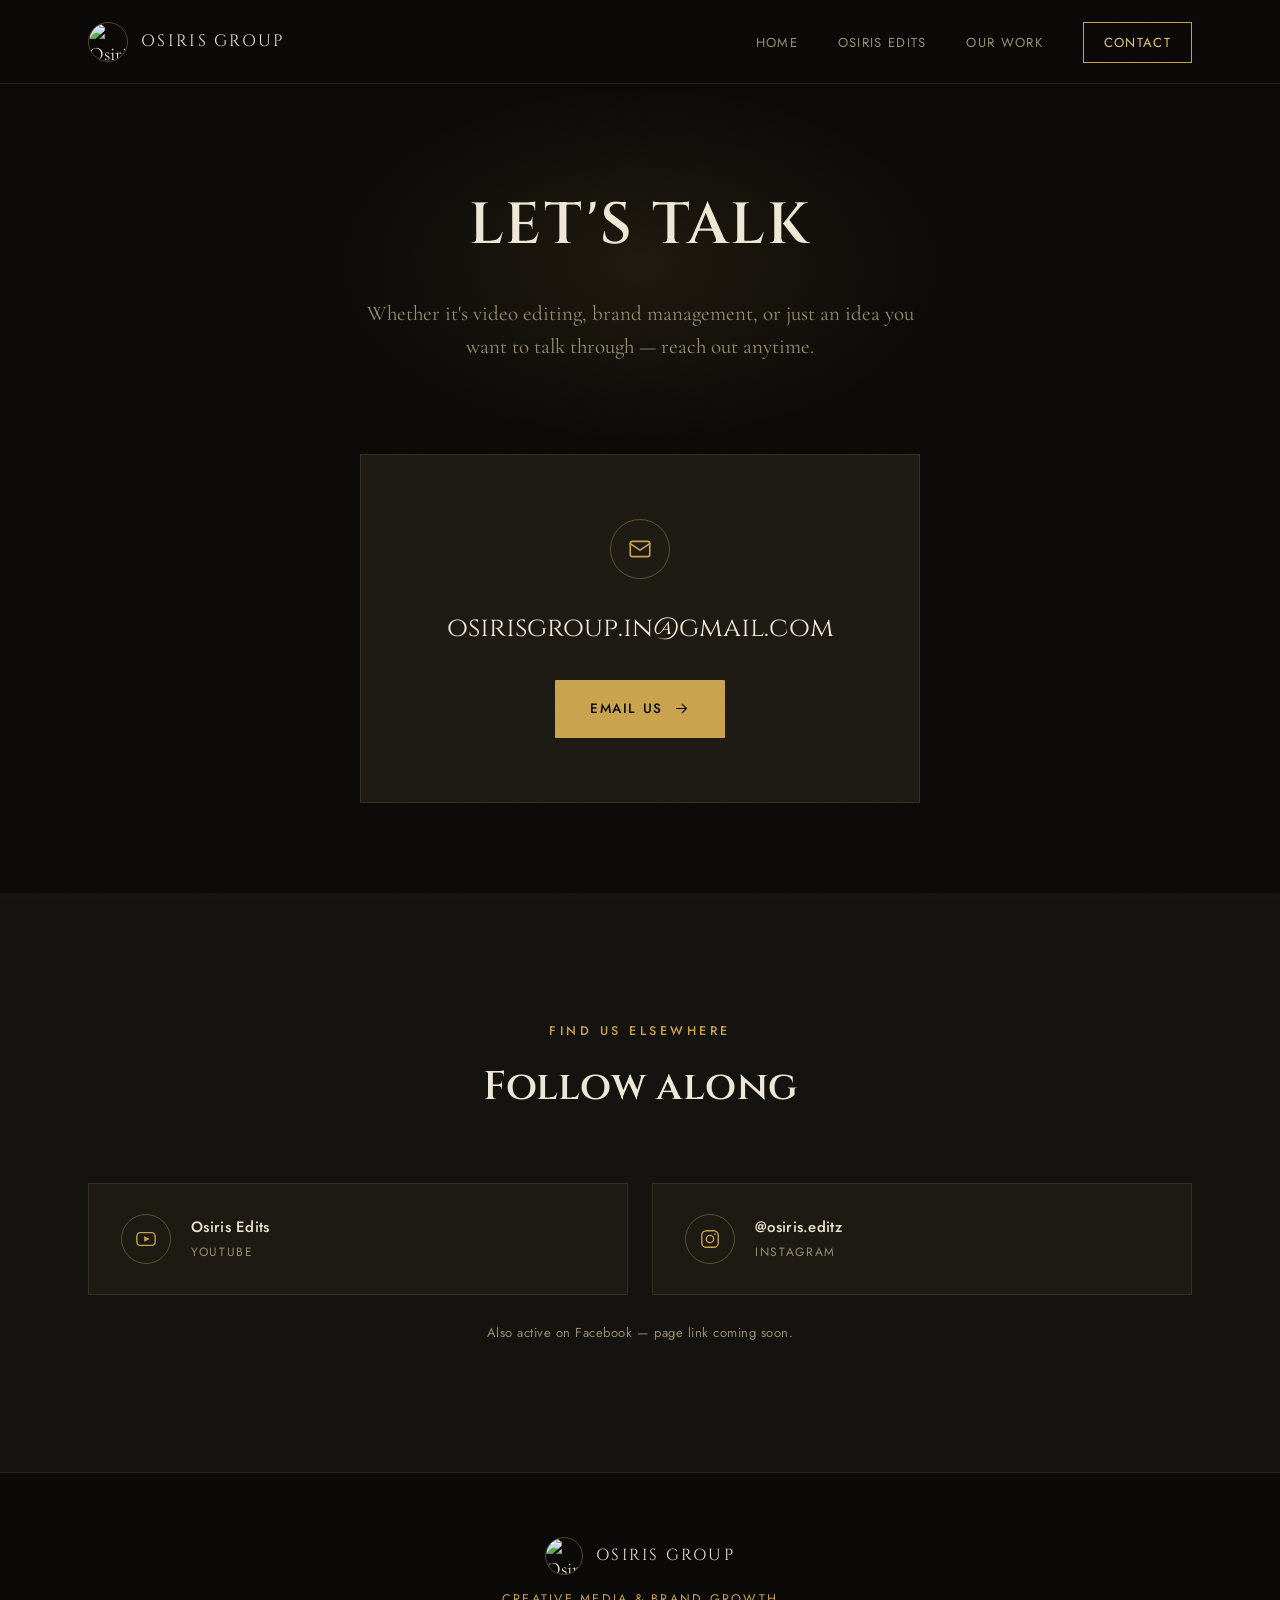
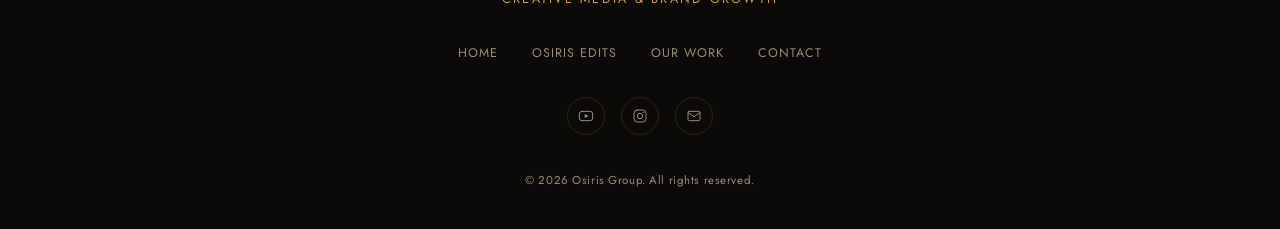
==== contact.html @ ee58143a "Add files via upload" ====
<!DOCTYPE html>
<html lang="en">
<head>
<meta charset="UTF-8">
<meta name="viewport" content="width=device-width, initial-scale=1.0">
<title>Contact | Osiris Group</title>
<meta name="description" content="Get in touch with Osiris Group for video editing, brand management, or general inquiries.">
<link rel="icon" href="images/osiris-logo.jpeg">
<link rel="preconnect" href="https://fonts.googleapis.com">
<link rel="preconnect" href="https://fonts.gstatic.com" crossorigin>
<link href="https://fonts.googleapis.com/css2?family=Cinzel:wght@400;500;600;700&family=Cormorant+Garamond:ital,wght@0,400;0,500;0,600;1,400&family=Jost:wght@300;400;500;600&display=swap" rel="stylesheet">
<link rel="stylesheet" href="style.css">
</head>
<body>

<nav class="nav">
  <div class="container nav-inner">
    <a href="index.html" class="nav-brand">
      <img src="images/osiris-logo.jpeg" alt="Osiris Group emblem" class="nav-logo">
      <span class="nav-brand-text">OSIRIS GROUP</span>
    </a>
    <button class="nav-toggle" aria-label="Toggle menu" aria-expanded="false">
      <span></span><span></span><span></span>
    </button>
    <ul class="nav-links">
      <li><a href="index.html">Home</a></li>
      <li><a href="edits.html">Osiris Edits</a></li>
      <li><a href="work.html">Our Work</a></li>
      <li><a href="contact.html" class="nav-cta active">Contact</a></li>
    </ul>
  </div>
</nav>

<header class="page-hero" style="padding-bottom:0;">
  <div class="page-hero-glow"></div>
  <h1>LET'S TALK</h1>
  <p class="page-hero-body">Whether it's video editing, brand management, or just an idea you want to talk through — reach out anytime.</p>
</header>

<section class="section-tight">
  <div class="container">
    <div class="contact-card reveal">
      <div class="contact-icon">
        <svg viewBox="0 0 24 24" fill="none" stroke="currentColor" stroke-width="1.5" stroke-linecap="round" stroke-linejoin="round"><rect x="3" y="5" width="18" height="14" rx="2"/><path d="M3 7l9 6 9-6"/></svg>
      </div>
      <div class="email">osirisgroup.in@gmail.com</div>
      <a href="mailto:osirisgroup.in@gmail.com" class="btn btn-primary">
        Email Us
        <svg class="btn-icon" viewBox="0 0 24 24" fill="none" stroke="currentColor" stroke-width="1.5" stroke-linecap="round" stroke-linejoin="round"><path d="M5 12h14M13 6l6 6-6 6"/></svg>
      </a>
    </div>
  </div>
</section>

<section class="section section-alt">
  <div class="container">
    <div class="section-head reveal">
      <div class="eyebrow">Find Us Elsewhere</div>
      <h2 class="section-title">Follow along</h2>
    </div>
    <div class="social-grid reveal">
      <a href="https://www.youtube.com/@Osiris-edits" target="_blank" rel="noopener" class="social-card">
        <div class="social-icon">
          <svg viewBox="0 0 24 24" fill="none" stroke="currentColor" stroke-width="1.5" stroke-linecap="round" stroke-linejoin="round"><rect x="2" y="5" width="20" height="14" rx="4"/><path d="M10 9l6 3-6 3z" fill="currentColor" stroke="none"/></svg>
        </div>
        <div class="social-card-text">
          <div class="handle">Osiris Edits</div>
          <div class="plat">YouTube</div>
        </div>
      </a>
      <a href="https://www.instagram.com/osiris.editz/" target="_blank" rel="noopener" class="social-card">
        <div class="social-icon">
          <svg viewBox="0 0 24 24" fill="none" stroke="currentColor" stroke-width="1.5" stroke-linecap="round" stroke-linejoin="round"><rect x="3" y="3" width="18" height="18" rx="5"/><circle cx="12" cy="12" r="4"/><circle cx="17.3" cy="6.7" r="0.9" fill="currentColor" stroke="none"/></svg>
        </div>
        <div class="social-card-text">
          <div class="handle">@osiris.editz</div>
          <div class="plat">Instagram</div>
        </div>
      </a>
    </div>
    <p style="text-align:center; margin-top:28px; font-family:var(--font-utility); font-size:13px; letter-spacing:0.04em; color:var(--stone);">Also active on Facebook — page link coming soon.</p>
  </div>
</section>

<footer class="footer">
  <div class="container">
    <div class="footer-brand">
      <img src="images/osiris-logo.jpeg" alt="Osiris Group emblem" class="footer-logo">
      <span class="footer-brand-text">OSIRIS GROUP</span>
    </div>
    <div class="footer-tagline">Creative Media &amp; Brand Growth</div>
    <ul class="footer-links">
      <li><a href="index.html">Home</a></li>
      <li><a href="edits.html">Osiris Edits</a></li>
      <li><a href="work.html">Our Work</a></li>
      <li><a href="contact.html">Contact</a></li>
    </ul>
    <div class="footer-social">
      <a href="https://www.youtube.com/@Osiris-edits" target="_blank" rel="noopener" aria-label="YouTube">
        <svg viewBox="0 0 24 24" fill="none" stroke="currentColor" stroke-width="1.5" stroke-linecap="round" stroke-linejoin="round"><rect x="2" y="5" width="20" height="14" rx="4"/><path d="M10 9l6 3-6 3z" fill="currentColor" stroke="none"/></svg>
      </a>
      <a href="https://www.instagram.com/osiris.editz/" target="_blank" rel="noopener" aria-label="Instagram">
        <svg viewBox="0 0 24 24" fill="none" stroke="currentColor" stroke-width="1.5" stroke-linecap="round" stroke-linejoin="round"><rect x="3" y="3" width="18" height="18" rx="5"/><circle cx="12" cy="12" r="4"/><circle cx="17.3" cy="6.7" r="0.9" fill="currentColor" stroke="none"/></svg>
      </a>
      <a href="mailto:osirisgroup.in@gmail.com" aria-label="Email">
        <svg viewBox="0 0 24 24" fill="none" stroke="currentColor" stroke-width="1.5" stroke-linecap="round" stroke-linejoin="round"><rect x="3" y="5" width="18" height="14" rx="2"/><path d="M3 7l9 6 9-6"/></svg>
      </a>
    </div>
    <div class="footer-copy">© 2026 Osiris Group. All rights reserved.</div>
  </div>
</footer>

<script src="script.js"></script>
</body>
</html>
---- style.css ----
/* =========================================================
   OSIRIS GROUP — Design System
   Palette: near-black void, warm gold, papyrus text
   Type: Cinzel (display) / Cormorant Garamond (body) / Jost (utility)
   ========================================================= */

:root {
  --void: #0b0a08;
  --charcoal: #15130f;
  --charcoal-light: #1d1a14;
  --gold: #c9a24d;
  --gold-bright: #e8c674;
  --gold-dim: #6b5a34;
  --papyrus: #efe7d6;
  --stone: #998c70;
  --border-gold: rgba(201, 164, 77, 0.16);
  --border-gold-strong: rgba(201, 164, 77, 0.38);

  --font-display: 'Cinzel', serif;
  --font-body: 'Cormorant Garamond', serif;
  --font-utility: 'Jost', sans-serif;

  --nav-height: 84px;
}

* { box-sizing: border-box; }

html {
  scroll-behavior: smooth;
}

body {
  margin: 0;
  background: var(--void);
  color: var(--papyrus);
  font-family: var(--font-body);
  font-size: 19px;
  line-height: 1.6;
  -webkit-font-smoothing: antialiased;
  overflow-x: hidden;
}

body::before {
  content: '';
  position: fixed;
  inset: 0;
  pointer-events: none;
  z-index: 999;
  opacity: 0.035;
  mix-blend-mode: overlay;
  background-image: url("data:image/svg+xml,%3Csvg xmlns='http://www.w3.org/2000/svg' width='180' height='180'%3E%3Cfilter id='n'%3E%3CfeTurbulence type='fractalNoise' baseFrequency='0.85' numOctaves='2' stitchTiles='stitch'/%3E%3C/filter%3E%3Crect width='100%25' height='100%25' filter='url(%23n)'/%3E%3C/svg%3E");
}

img { max-width: 100%; display: block; }

a { color: inherit; text-decoration: none; }

h1, h2, h3, h4 {
  font-family: var(--font-display);
  font-weight: 600;
  margin: 0;
  color: var(--papyrus);
  letter-spacing: 0.01em;
}

p { margin: 0; }

::selection { background: var(--gold-dim); color: var(--papyrus); }

:focus-visible {
  outline: 1px solid var(--gold-bright);
  outline-offset: 4px;
}

.container {
  max-width: 1160px;
  margin-inline: auto;
  padding-inline: 28px;
}

.section {
  padding-block: 128px;
  position: relative;
}

.section-alt { background: var(--charcoal); }

.section-tight { padding-block: 90px; }

@media (max-width: 768px) {
  .section { padding-block: 76px; }
  .section-tight { padding-block: 60px; }
}

/* ---------- Reveal on scroll ---------- */
.reveal {
  opacity: 0;
  transform: translateY(18px);
  transition: opacity 0.8s ease, transform 0.8s ease;
}
.reveal.is-visible { opacity: 1; transform: translateY(0); }

@media (prefers-reduced-motion: reduce) {
  html { scroll-behavior: auto; }
  .reveal { opacity: 1; transform: none; transition: none; }
  * { animation-duration: 0.001ms !important; animation-iteration-count: 1 !important; }
}

/* ---------- Eyebrow / divider / section title ---------- */
.divider {
  display: flex;
  align-items: center;
  justify-content: center;
  gap: 12px;
  margin-bottom: 18px;
}
.divider span { width: 34px; height: 1px; background: var(--border-gold-strong); }
.divider i { width: 5px; height: 5px; background: var(--gold); transform: rotate(45deg); display: block; flex-shrink: 0; }

.eyebrow {
  font-family: var(--font-utility);
  font-size: 12.5px;
  font-weight: 500;
  letter-spacing: 0.28em;
  text-transform: uppercase;
  color: var(--gold);
  text-align: center;
  margin: 0 0 14px;
}

.section-head { text-align: center; max-width: 640px; margin: 0 auto 64px; }

.section-title {
  font-size: clamp(28px, 4vw, 40px);
  text-align: center;
  margin-bottom: 18px;
}

.section-lede {
  font-family: var(--font-body);
  font-size: 21px;
  color: var(--stone);
  text-align: center;
  line-height: 1.65;
}

/* ---------- Buttons ---------- */
.btn-row { display: flex; gap: 18px; flex-wrap: wrap; align-items: center; }

.btn {
  display: inline-flex;
  align-items: center;
  gap: 10px;
  font-family: var(--font-utility);
  font-size: 13.5px;
  font-weight: 500;
  letter-spacing: 0.12em;
  text-transform: uppercase;
  padding: 17px 34px;
  border: 1px solid transparent;
  border-radius: 1px;
  cursor: pointer;
  transition: transform 0.35s ease, box-shadow 0.35s ease, border-color 0.35s ease, color 0.35s ease, background 0.35s ease;
  white-space: nowrap;
}

.btn-primary { background: var(--gold); color: var(--void); }
.btn-primary:hover { background: var(--gold-bright); transform: translateY(-3px); box-shadow: 0 14px 30px -8px rgba(201, 164, 77, 0.45); }

.btn-outline { border-color: var(--border-gold-strong); color: var(--papyrus); }
.btn-outline:hover { border-color: var(--gold); color: var(--gold-bright); transform: translateY(-3px); }

.btn-icon { width: 17px; height: 17px; }

.link-arrow {
  font-family: var(--font-utility);
  font-size: 13.5px;
  letter-spacing: 0.08em;
  text-transform: uppercase;
  color: var(--gold);
  display: inline-flex;
  align-items: center;
  gap: 8px;
  border-bottom: 1px solid var(--border-gold-strong);
  padding-bottom: 4px;
  transition: color 0.3s ease, border-color 0.3s ease, gap 0.3s ease;
}
.link-arrow:hover { color: var(--gold-bright); border-color: var(--gold-bright); gap: 12px; }

/* ---------- Nav ---------- */
.nav {
  position: sticky;
  top: 0;
  z-index: 200;
  background: rgba(11, 10, 8, 0.82);
  backdrop-filter: blur(14px);
  -webkit-backdrop-filter: blur(14px);
  border-bottom: 1px solid var(--border-gold);
  height: var(--nav-height);
  display: flex;
  align-items: center;
}

.nav-inner {
  display: flex;
  align-items: center;
  justify-content: space-between;
  width: 100%;
}

.nav-brand { display: flex; align-items: center; gap: 13px; }

.nav-logo {
  width: 40px;
  height: 40px;
  border-radius: 50%;
  object-fit: cover;
  border: 1px solid var(--border-gold-strong);
}

.nav-brand-text {
  font-family: var(--font-display);
  font-size: 16.5px;
  letter-spacing: 0.14em;
  color: var(--papyrus);
}

.nav-links {
  display: flex;
  align-items: center;
  gap: 40px;
  list-style: none;
  margin: 0;
  padding: 0;
}

.nav-links a {
  font-family: var(--font-utility);
  font-size: 13px;
  letter-spacing: 0.1em;
  text-transform: uppercase;
  color: var(--stone);
  position: relative;
  padding-bottom: 4px;
  transition: color 0.3s ease;
}
.nav-links a:hover { color: var(--papyrus); }
.nav-links a.active { color: var(--gold); }
.nav-links a.active::after {
  content: '';
  position: absolute;
  left: 0; right: 0; bottom: -2px;
  height: 1px;
  background: var(--gold);
}

.nav-links a.nav-cta {
  border: 1px solid var(--border-gold-strong);
  padding: 10px 20px;
  color: var(--papyrus);
}
.nav-links a.nav-cta:hover { border-color: var(--gold); color: var(--gold-bright); }
.nav-links a.nav-cta.active { border-color: var(--gold); color: var(--gold-bright); }
.nav-links a.nav-cta.active::after { display: none; }

.nav-toggle {
  display: none;
  flex-direction: column;
  gap: 5px;
  background: none;
  border: none;
  cursor: pointer;
  padding: 8px;
  z-index: 210;
}
.nav-toggle span { width: 24px; height: 1px; background: var(--papyrus); transition: transform 0.3s ease, opacity 0.3s ease; }
.nav-toggle.is-open span:nth-child(1) { transform: translateY(6px) rotate(45deg); }
.nav-toggle.is-open span:nth-child(2) { opacity: 0; }
.nav-toggle.is-open span:nth-child(3) { transform: translateY(-6px) rotate(-45deg); }

@media (max-width: 860px) {
  .nav-toggle { display: flex; }
  .nav-links {
    position: fixed;
    inset: var(--nav-height) 0 0 0;
    background: var(--void);
    flex-direction: column;
    justify-content: center;
    gap: 34px;
    transform: translateX(100%);
    transition: transform 0.4s ease;
  }
  .nav-links.is-open { transform: translateX(0); }
  .nav-links a { font-size: 16px; }
}

/* ---------- Hero (home) ---------- */
.hero {
  position: relative;
  min-height: calc(92vh - var(--nav-height));
  display: flex;
  align-items: center;
  justify-content: center;
  text-align: center;
  overflow: hidden;
  padding: 80px 28px;
}

.hero-ring {
  position: absolute;
  top: 50%;
  left: 50%;
  width: 760px;
  height: 760px;
  max-width: 130vw;
  max-height: 130vw;
  transform: translate(-50%, -50%);
  border: 1px solid var(--border-gold);
  border-radius: 50%;
  animation: spin-slow 100s linear infinite;
}
.hero-ring::before {
  content: '';
  position: absolute;
  inset: 46px;
  border: 1px solid var(--border-gold);
  border-radius: 50%;
}
.hero-ring::after {
  content: '';
  position: absolute;
  top: -2px;
  left: calc(50% - 3px);
  width: 6px;
  height: 6px;
  border-radius: 50%;
  background: var(--gold-bright);
  box-shadow: 0 0 16px 3px rgba(232, 198, 116, 0.55);
}

@keyframes spin-slow {
  from { transform: translate(-50%, -50%) rotate(0deg); }
  to { transform: translate(-50%, -50%) rotate(360deg); }
}

.hero-glow {
  position: absolute;
  top: 50%; left: 50%;
  width: 520px; height: 520px;
  background: radial-gradient(circle, rgba(201,164,77,0.13) 0%, rgba(201,164,77,0) 70%);
  transform: translate(-50%, -50%);
}

.hero-content { position: relative; z-index: 2; max-width: 720px; }

.hero-eyebrow {
  font-family: var(--font-utility);
  font-size: 13px;
  letter-spacing: 0.32em;
  text-transform: uppercase;
  color: var(--gold);
  margin-bottom: 26px;
  opacity: 0;
  animation: rise 1s ease forwards 0.1s;
}

.hero h1 {
  font-size: clamp(44px, 8vw, 84px);
  letter-spacing: 0.05em;
  line-height: 1.05;
  opacity: 0;
  animation: rise 1s ease forwards 0.25s;
}

.hero-tagline {
  font-family: var(--font-utility);
  font-size: 14px;
  letter-spacing: 0.24em;
  text-transform: uppercase;
  color: var(--stone);
  margin-top: 22px;
  opacity: 0;
  animation: rise 1s ease forwards 0.45s;
}

.hero-body {
  font-family: var(--font-body);
  font-size: 22px;
  color: var(--stone);
  max-width: 560px;
  margin: 30px auto 42px;
  line-height: 1.6;
  opacity: 0;
  animation: rise 1s ease forwards 0.6s;
}

.hero .btn-row {
  justify-content: center;
  opacity: 0;
  animation: rise 1s ease forwards 0.75s;
}

@keyframes rise {
  from { opacity: 0; transform: translateY(16px); }
  to { opacity: 1; transform: translateY(0); }
}

/* ---------- Inner page hero (simpler, no ring) ---------- */
.page-hero {
  padding: 96px 28px 20px;
  text-align: center;
  position: relative;
}
.page-hero-glow {
  position: absolute;
  top: 0; left: 50%;
  width: 620px; height: 360px;
  background: radial-gradient(ellipse, rgba(201,164,77,0.10) 0%, rgba(201,164,77,0) 70%);
  transform: translateX(-50%);
  pointer-events: none;
}
.page-hero h1 {
  font-size: clamp(38px, 6vw, 58px);
  letter-spacing: 0.04em;
  position: relative;
}
.page-hero-tagline {
  font-family: var(--font-utility);
  font-size: 13.5px;
  letter-spacing: 0.26em;
  text-transform: uppercase;
  color: var(--gold);
  margin-top: 18px;
  position: relative;
}
.page-hero-body {
  font-family: var(--font-body);
  font-size: 21px;
  color: var(--stone);
  max-width: 560px;
  margin: 24px auto 0;
  position: relative;
}

/* ---------- Edits logo badge (overlaps banner) ---------- */
.edits-badge-wrap {
  display: flex;
  justify-content: center;
  margin-top: -68px;
  position: relative;
  z-index: 3;
}
.edits-badge { width: 136px; height: 136px; background: var(--void); }
@media (max-width: 600px) {
  .edits-badge-wrap { margin-top: -48px; }
  .edits-badge { width: 96px; height: 96px; }
}

/* ---------- Banner image (edits page) ---------- */
.banner-wrap {
  position: relative;
  width: 100%;
  max-height: 56vh;
  overflow: hidden;
}
.banner-wrap img { width: 100%; height: 100%; object-fit: cover; }
.banner-wrap::after {
  content: '';
  position: absolute; inset: 0;
  background: linear-gradient(to bottom, rgba(11,10,8,0) 35%, var(--void) 96%);
}

/* ---------- About / two-column ---------- */
.split {
  display: grid;
  grid-template-columns: 1.1fr 0.9fr;
  gap: 80px;
  align-items: center;
}
.split-reverse { grid-template-columns: 0.9fr 1.1fr; }
.split-reverse .split-media { order: 2; }

.split h2 { font-size: clamp(26px, 3.6vw, 36px); margin-bottom: 24px; }
.split-eyebrow { text-align: left; margin-bottom: 14px; }
.split-divider { justify-content: flex-start; }
.split p {
  font-family: var(--font-body);
  font-size: 20px;
  color: var(--stone);
  line-height: 1.75;
}
.split p + p { margin-top: 18px; }

.split-media { display: flex; justify-content: center; }
.medallion {
  width: 300px; height: 300px;
  border-radius: 50%;
  overflow: hidden;
  border: 1px solid var(--border-gold-strong);
  position: relative;
  box-shadow: 0 0 0 12px rgba(201,164,77,0.03), 0 30px 60px -20px rgba(0,0,0,0.6);
}
.medallion img { width: 100%; height: 100%; object-fit: cover; }

@media (max-width: 860px) {
  .split, .split-reverse { grid-template-columns: 1fr; gap: 48px; text-align: center; }
  .split-reverse .split-media { order: 0; }
  .split-eyebrow, .split-divider { justify-content: center; text-align: center; }
  .split p { text-align: left; }
  .medallion { width: 220px; height: 220px; }
}

/* ---------- Cards grid (services) ---------- */
.grid-2 {
  display: grid;
  grid-template-columns: 1fr 1fr;
  gap: 32px;
}

.card {
  background: var(--charcoal-light);
  border: 1px solid var(--border-gold);
  padding: 48px 40px;
  transition: transform 0.4s ease, border-color 0.4s ease, box-shadow 0.4s ease;
}
.card:hover {
  transform: translateY(-6px);
  border-color: var(--border-gold-strong);
  box-shadow: 0 24px 50px -24px rgba(0,0,0,0.6);
}

.card-icon {
  width: 52px; height: 52px;
  border: 1px solid var(--border-gold-strong);
  border-radius: 50%;
  display: flex; align-items: center; justify-content: center;
  color: var(--gold);
  margin-bottom: 28px;
}
.card-icon svg { width: 24px; height: 24px; }

.card h3 { font-size: 24px; margin-bottom: 14px; letter-spacing: 0.02em; }
.card p {
  font-family: var(--font-body);
  font-size: 19px;
  color: var(--stone);
  line-height: 1.65;
  margin-bottom: 26px;
}

@media (max-width: 860px) {
  .grid-2 { grid-template-columns: 1fr; }
}

/* ---------- Feature list (offerings) ---------- */
.feature-list {
  display: grid;
  grid-template-columns: 1fr 1fr;
  gap: 40px 56px;
  margin-top: 56px;
}
.feature-item { display: flex; gap: 20px; align-items: flex-start; }
.feature-icon {
  width: 46px; height: 46px;
  flex-shrink: 0;
  border: 1px solid var(--border-gold-strong);
  border-radius: 50%;
  display: flex; align-items: center; justify-content: center;
  color: var(--gold);
}
.feature-icon svg { width: 21px; height: 21px; }
.feature-item h4 {
  font-family: var(--font-utility);
  font-size: 16px;
  letter-spacing: 0.03em;
  color: var(--papyrus);
  margin-bottom: 8px;
  font-weight: 500;
}
.feature-item p {
  font-family: var(--font-body);
  font-size: 18.5px;
  color: var(--stone);
  line-height: 1.55;
}

@media (max-width: 700px) {
  .feature-list { grid-template-columns: 1fr; }
}

/* ---------- Featured / case study card ---------- */
.feature-card {
  background: var(--charcoal-light);
  border: 1px solid var(--border-gold);
  padding: 64px;
  position: relative;
}
.feature-card-label {
  font-family: var(--font-utility);
  font-size: 12px;
  letter-spacing: 0.24em;
  text-transform: uppercase;
  color: var(--gold);
  margin-bottom: 18px;
}
.feature-card h3 { font-size: clamp(26px, 3.4vw, 34px); margin-bottom: 20px; }
.feature-card > p {
  font-family: var(--font-body);
  font-size: 20px;
  color: var(--stone);
  line-height: 1.7;
  max-width: 680px;
  margin-bottom: 34px;
}

.service-tags { display: flex; gap: 14px; flex-wrap: wrap; margin-bottom: 34px; }
.service-tag {
  font-family: var(--font-utility);
  font-size: 12.5px;
  letter-spacing: 0.08em;
  text-transform: uppercase;
  color: var(--stone);
  border: 1px solid var(--border-gold);
  padding: 9px 18px;
  display: inline-flex;
  align-items: center;
  gap: 9px;
}
.service-tag i { width: 5px; height: 5px; background: var(--gold); transform: rotate(45deg); display: block; }

@media (max-width: 700px) {
  .feature-card { padding: 40px 28px; }
}

/* ---------- Case study detail (work page) ---------- */
.case-block { margin-top: 44px; display: grid; gap: 28px; }
.case-row {
  display: grid;
  grid-template-columns: 260px 1fr;
  gap: 32px;
  padding-bottom: 28px;
  border-bottom: 1px solid var(--border-gold);
}
.case-row:last-child { border-bottom: none; }
.case-row h4 {
  font-family: var(--font-utility);
  font-size: 15px;
  letter-spacing: 0.06em;
  color: var(--papyrus);
  font-weight: 500;
}
.case-row p {
  font-family: var(--font-body);
  font-size: 19px;
  color: var(--stone);
  line-height: 1.65;
}
@media (max-width: 700px) {
  .case-row { grid-template-columns: 1fr; gap: 10px; }
}

.note-line {
  text-align: center;
  font-family: var(--font-utility);
  font-size: 13px;
  letter-spacing: 0.06em;
  color: var(--stone);
  margin-top: 56px;
  padding-top: 40px;
  border-top: 1px solid var(--border-gold);
}

/* ---------- Social / follow cards ---------- */
.social-grid {
  display: grid;
  grid-template-columns: repeat(2, 1fr);
  gap: 24px;
}
.social-card {
  display: flex;
  align-items: center;
  gap: 20px;
  background: var(--charcoal-light);
  border: 1px solid var(--border-gold);
  padding: 30px 32px;
  transition: transform 0.35s ease, border-color 0.35s ease;
}
.social-card:hover { transform: translateY(-4px); border-color: var(--border-gold-strong); }
.social-icon {
  width: 50px; height: 50px;
  border-radius: 50%;
  border: 1px solid var(--border-gold-strong);
  display: flex; align-items: center; justify-content: center;
  color: var(--gold);
  flex-shrink: 0;
}
.social-icon svg { width: 22px; height: 22px; }
.social-card-text .handle {
  font-family: var(--font-utility);
  font-size: 15px;
  font-weight: 500;
  color: var(--papyrus);
  letter-spacing: 0.02em;
}
.social-card-text .plat {
  font-family: var(--font-utility);
  font-size: 12px;
  letter-spacing: 0.14em;
  text-transform: uppercase;
  color: var(--stone);
  margin-top: 4px;
}
@media (max-width: 700px) {
  .social-grid { grid-template-columns: 1fr; }
}

/* ---------- Contact card ---------- */
.contact-card {
  max-width: 560px;
  margin: 0 auto;
  text-align: center;
  background: var(--charcoal-light);
  border: 1px solid var(--border-gold);
  padding: 64px 48px;
}
.contact-icon {
  width: 60px; height: 60px;
  border-radius: 50%;
  border: 1px solid var(--border-gold-strong);
  display: flex; align-items: center; justify-content: center;
  color: var(--gold);
  margin: 0 auto 28px;
}
.contact-icon svg { width: 26px; height: 26px; }
.contact-card .email {
  font-family: var(--font-display);
  font-size: clamp(20px, 3vw, 27px);
  color: var(--papyrus);
  word-break: break-word;
  margin-bottom: 30px;
}
@media (max-width: 600px) { .contact-card { padding: 48px 26px; } }

/* ---------- CTA band ---------- */
.cta-band { text-align: center; }
.cta-band h2 { font-size: clamp(28px, 4.4vw, 44px); margin-bottom: 20px; }
.cta-band p {
  font-family: var(--font-body);
  font-size: 21px;
  color: var(--stone);
  max-width: 560px;
  margin: 0 auto 40px;
}
.cta-email {
  display: block;
  margin-top: 22px;
  font-family: var(--font-utility);
  font-size: 14px;
  letter-spacing: 0.08em;
  color: var(--stone);
}
.cta-email a { color: var(--gold); border-bottom: 1px solid var(--border-gold-strong); }
.cta-email a:hover { color: var(--gold-bright); }

/* ---------- Footer ---------- */
.footer {
  border-top: 1px solid var(--border-gold);
  padding-block: 64px 40px;
  text-align: center;
}
.footer-brand { display: flex; align-items: center; justify-content: center; gap: 13px; margin-bottom: 14px; }
.footer-logo { width: 38px; height: 38px; border-radius: 50%; border: 1px solid var(--border-gold-strong); }
.footer-brand-text { font-family: var(--font-display); font-size: 16px; letter-spacing: 0.14em; }
.footer-tagline {
  font-family: var(--font-utility);
  font-size: 12.5px;
  letter-spacing: 0.18em;
  text-transform: uppercase;
  color: var(--gold);
  margin-bottom: 34px;
}
.footer-links {
  display: flex; justify-content: center; gap: 34px;
  list-style: none; padding: 0; margin: 0 0 34px;
  font-family: var(--font-utility);
  font-size: 12.5px;
  letter-spacing: 0.08em;
  text-transform: uppercase;
}
.footer-links a { color: var(--stone); transition: color 0.3s ease; }
.footer-links a:hover { color: var(--gold); }
.footer-social { display: flex; justify-content: center; gap: 16px; margin-bottom: 36px; }
.footer-social a {
  width: 38px; height: 38px;
  border: 1px solid var(--border-gold);
  border-radius: 50%;
  display: flex; align-items: center; justify-content: center;
  color: var(--stone);
  transition: color 0.3s ease, border-color 0.3s ease;
}
.footer-social a:hover { color: var(--gold); border-color: var(--border-gold-strong); }
.footer-social svg { width: 16px; height: 16px; }
.footer-copy {
  font-family: var(--font-utility);
  font-size: 11.5px;
  letter-spacing: 0.05em;
  color: var(--stone);
}

@media (max-width: 600px) {
  .footer-links { flex-wrap: wrap; gap: 18px 26px; }
}
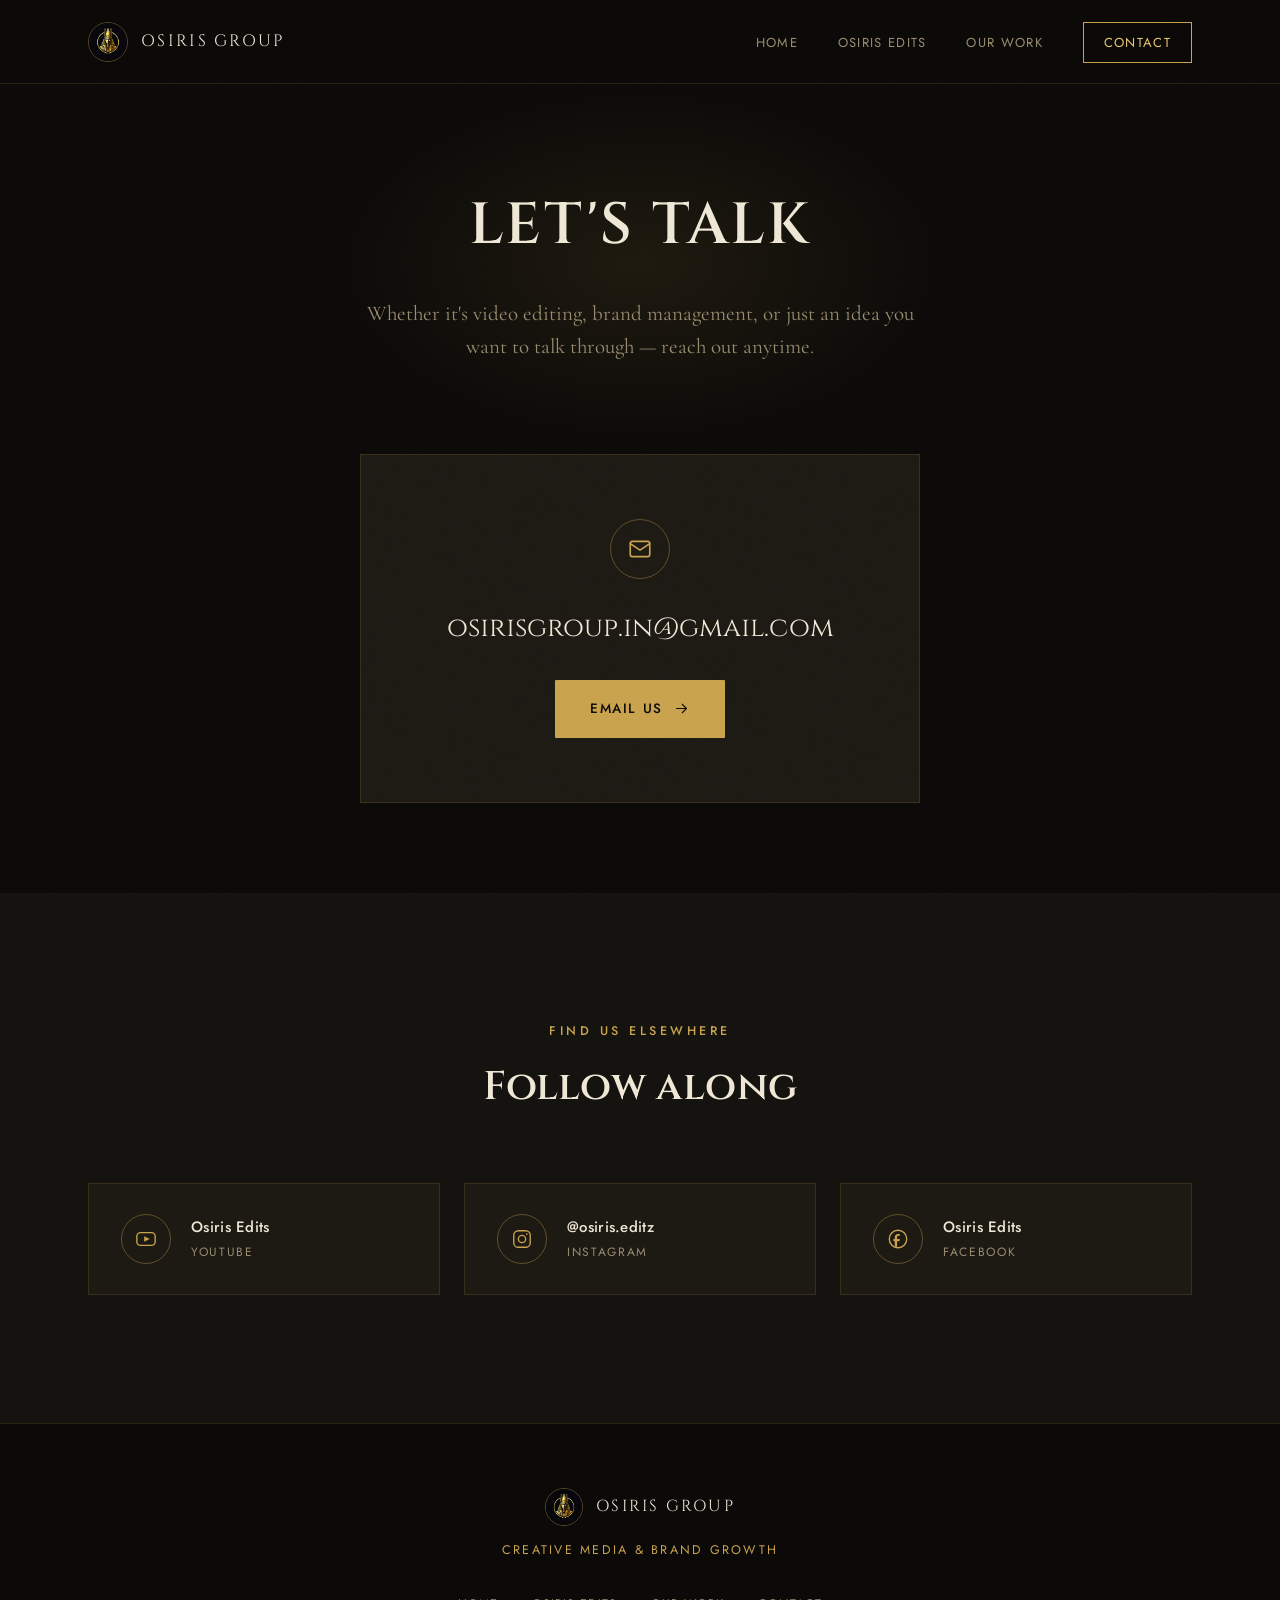
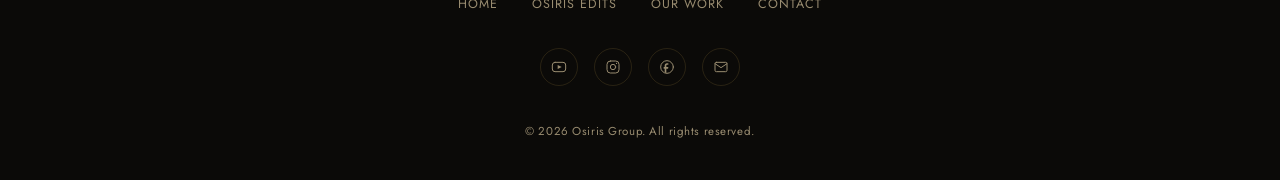
==== commit 8f0fe86d: "Add files via upload Signed-off-by: Osiris Group <osirisgroup.in@gmail.com>" ====
--- a/contact.html
+++ b/contact.html
@@ -77,8 +77,16 @@
           <div class="plat">Instagram</div>
         </div>
       </a>
+      <a href="https://www.facebook.com/share/18xndF72Pm/" target="_blank" rel="noopener" class="social-card">
+        <div class="social-icon">
+          <svg viewBox="0 0 24 24" fill="none" stroke="currentColor" stroke-width="1.5" stroke-linecap="round" stroke-linejoin="round"><circle cx="12" cy="12" r="9.5"/><path d="M14 8.5h-1.5c-.9 0-1.5.6-1.5 1.5v2h3l-.4 2.5h-2.6v6h-2.5v-6H7v-2.5h1.5v-2c0-1.9 1.4-3.5 3.3-3.5H14z" fill="currentColor" stroke="none"/></svg>
+        </div>
+        <div class="social-card-text">
+          <div class="handle">Osiris Edits</div>
+          <div class="plat">Facebook</div>
+        </div>
+      </a>
     </div>
-    <p style="text-align:center; margin-top:28px; font-family:var(--font-utility); font-size:13px; letter-spacing:0.04em; color:var(--stone);">Also active on Facebook — page link coming soon.</p>
   </div>
 </section>
 
@@ -102,6 +110,9 @@
       <a href="https://www.instagram.com/osiris.editz/" target="_blank" rel="noopener" aria-label="Instagram">
         <svg viewBox="0 0 24 24" fill="none" stroke="currentColor" stroke-width="1.5" stroke-linecap="round" stroke-linejoin="round"><rect x="3" y="3" width="18" height="18" rx="5"/><circle cx="12" cy="12" r="4"/><circle cx="17.3" cy="6.7" r="0.9" fill="currentColor" stroke="none"/></svg>
       </a>
+      <a href="https://www.facebook.com/share/18xndF72Pm/" target="_blank" rel="noopener" aria-label="Facebook">
+        <svg viewBox="0 0 24 24" fill="none" stroke="currentColor" stroke-width="1.5" stroke-linecap="round" stroke-linejoin="round"><circle cx="12" cy="12" r="9.5"/><path d="M14 8.5h-1.5c-.9 0-1.5.6-1.5 1.5v2h3l-.4 2.5h-2.6v6h-2.5v-6H7v-2.5h1.5v-2c0-1.9 1.4-3.5 3.3-3.5H14z" fill="currentColor" stroke="none"/></svg>
+      </a>
       <a href="mailto:osirisgroup.in@gmail.com" aria-label="Email">
         <svg viewBox="0 0 24 24" fill="none" stroke="currentColor" stroke-width="1.5" stroke-linecap="round" stroke-linejoin="round"><rect x="3" y="5" width="18" height="14" rx="2"/><path d="M3 7l9 6 9-6"/></svg>
       </a>
--- a/style.css
+++ b/style.css
@@ -673,7 +673,7 @@
 /* ---------- Social / follow cards ---------- */
 .social-grid {
   display: grid;
-  grid-template-columns: repeat(2, 1fr);
+  grid-template-columns: repeat(3, 1fr);
   gap: 24px;
 }
 .social-card {
@@ -710,7 +710,7 @@
   color: var(--stone);
   margin-top: 4px;
 }
-@media (max-width: 700px) {
+@media (max-width: 860px) {
   .social-grid { grid-template-columns: 1fr; }
 }
 
